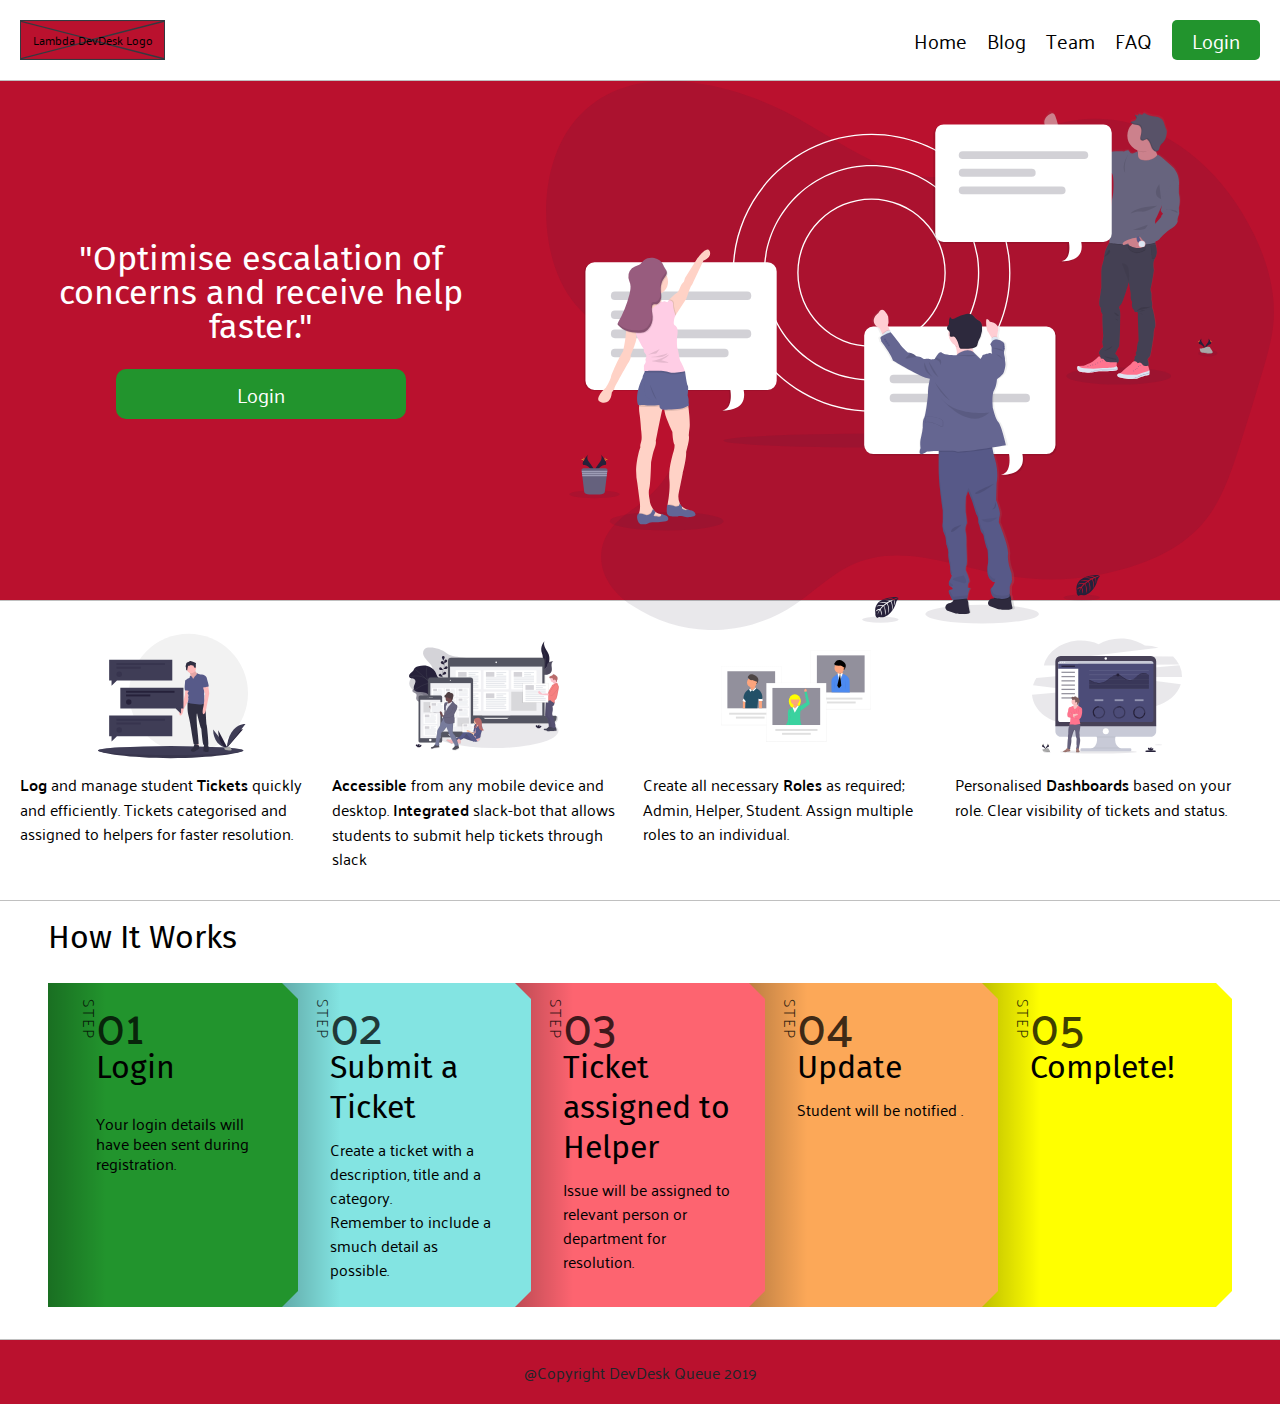
==== index.html @ d1d52114 "Hamburger Menu - Added" ====
<!DOCTYPE html>

<html lang="en">
	<head>
		<meta charset="utf-8" />
		<meta name="viewport" content="width=device-width, initial-scale=1" />
		<title>DevDesk Queue</title>
		<link rel="shortcut icon" type="image/png" href="/images/favicon.png" />

		<link
			href="https://fonts.googleapis.com/css?family=Fira+Sans|Kadwa|Palanquin&display=swap"
			rel="stylesheet"
		/>
		<link rel="stylesheet" href="https://cdnjs.cloudflare.com/ajax/libs/font-awesome/4.7.0/css/font-awesome.min.css">

		<link href="css/index.css" rel="stylesheet" />
	</head>

	<body>
		<div class="container home">
			<header>
				<div class="longer">
					<span>Lambda DevDesk Logo</span>
				</div>
				<nav class="topnav" id="myTopnav">
					<a href="/" class="first-anchor" >Home</a>
					<a href="/">Blog</a>
					<a href="team.html">Team</a>
					<a href="/">FAQ</a>
					<a href="#" class="btn">Login</a>
					<a href="javascript:void(0);" class="icon" onclick="myFunction()">
						<i class="fa fa-bars"></i>
				</a>
				</nav>
			</header>
			<section class="top-section">
				<div class="top-section-text">
					<h2>"Optimise escalation of concerns and receive help faster."</h2>
					<div class="btn">Login</div>
				</div>
				<div class="top-section-image"></div>
			</section>
			<section class="content-features">
				<div class="features">
					<!-- <h4>Feature 1</h4> -->
					<img src="/images/messages.svg" alt="" />
					<p>
						<span>Log</span> and manage student <span>Tickets</span> quickly and
						efficiently. Tickets categorised and assigned to helpers for faster
						resolution.
					</p>
				</div>
				<div class="features">
					<!-- <h4>Feature 2</h4> -->
					<img src="/images/access-everywhere.svg" alt="" />
					<p>
						<span>Accessible</span> from any mobile device and desktop.
						<span>Integrated</span> slack-bot that allows students to submit
						help tickets through slack
					</p>
				</div>
				<div class="features">
					<!-- <h4>Feature 3</h4> -->
					<img src="/images/roles.svg" alt="" />
					<p>
						Create all necessary <span>Roles</span> as required; Admin, Helper,
						Student. Assign multiple roles to an individual.
					</p>
				</div>
				<div class="features">
					<!-- <h4>Feature 4</h4> -->
					<img src="/images/dashboard.svg" alt="" />
					<p>
						Personalised <span>Dashboards</span> based on your role. Clear
						visibility of tickets and status.
					</p>
				</div>
			</section>

			<div id="wrapper">
				<div id="container">
					<h2>How It Works</h2>
					<ol class="process-chart">
						<li>
							<div>
								<h2>Login</h2>
								<ul>
									<li>
										Your login details will have been sent during registration.
									</li>
								</ul>
							</div>
						</li>
						<li>
							<div>
								<h2>Submit a Ticket</h2>
								<p>
									Create a ticket with a description, title and a category.<br />Remember
									to include a smuch detail as possible.
								</p>
							</div>
						</li>
						<li>
							<div>
								<h2>Ticket assigned to Helper</h2>
								<p>
									Issue will be assigned to relevant person or department for
									resolution.
								</p>
							</div>
						</li>
						<li>
							<div>
								<h2>Update</h2>
								<p>Student will be notified .</p>
							</div>
						</li>
						<li>
							<div>
								<h2>Complete!</h2>
							</div>
						</li>
					</ol>
				</div>
			</div>
			<div>
				<footer class="footer">
					<p>@Copyright DevDesk Queue 2019</p>
				</footer>
			</div>
		</div>
		<script>
			function myFunction() {
					var x = document.getElementById("myTopnav");
					if (x.className === "topnav") {
							x.className += " responsive";
					} else {
							x.className = "topnav";
					}
			}
			</script>

	</body>
</html>
---- css/index.css ----
/* http://meyerweb.com/eric/tools/css/reset/ 
   v2.0 | 20110126
   License: none (public domain)
*/
html,
body,
div,
span,
applet,
object,
iframe,
h1,
h2,
h3,
h4,
h5,
h6,
p,
blockquote,
pre,
a,
abbr,
acronym,
address,
big,
cite,
code,
del,
dfn,
em,
img,
ins,
kbd,
q,
s,
samp,
small,
strike,
strong,
sub,
sup,
tt,
var,
b,
u,
i,
center,
dl,
dt,
dd,
ol,
ul,
li,
fieldset,
form,
label,
legend,
table,
caption,
tbody,
tfoot,
thead,
tr,
th,
td,
article,
aside,
canvas,
details,
embed,
figure,
figcaption,
footer,
header,
hgroup,
menu,
nav,
output,
ruby,
section,
summary,
time,
mark,
audio,
video {
  margin: 0;
  padding: 0;
  border: 0;
  font-size: 100%;
  font: inherit;
  vertical-align: baseline;
}
/* HTML5 display-role reset for older browsers */
article,
aside,
details,
figcaption,
figure,
footer,
header,
hgroup,
menu,
nav,
section {
  display: block;
}
body {
  line-height: 1;
}
ol,
ul {
  list-style: none;
}
blockquote,
q {
  quotes: none;
}
blockquote:before,
blockquote:after,
q:before,
q:after {
  content: "";
  content: none;
}
table {
  border-collapse: collapse;
  border-spacing: 0;
}
header {
  padding: 20px;
  display: flex;
  flex-direction: row;
  justify-content: space-between;
  align-items: stretch;
  flex-wrap: nowrap;
  border-bottom: 1px solid #c0c0c0;
}
header nav {
  display: flex;
  flex-wrap: nowrap;
  align-items: center;
  overflow: hidden;
}
header nav a {
  margin-left: 20px;
  font-size: 2rem;
  color: black;
  text-decoration: none;
}
header nav .btn {
  background-color: #22942d;
  padding: 0.5em 1em;
  border-radius: 5px;
  font-size: 2rem;
  line-height: 1em;
  color: white;
}
header nav .btn:hover {
  background-color: #17621e;
}
@media (max-width: 650px) {
  header nav .btn {
    padding: 0.3em;
  }
}
header nav .first-anchor {
  margin-left: 0;
}
@media (max-width: 650px) {
  header nav .first-anchor {
    margin-left: 10px;
  }
}
header nav .icon {
  display: none;
}
@media (max-width: 650px) {
  header nav {
    width: 100%;
    justify-content: space-between;
    margin-top: 10px;
    margin-right: 0px;
    margin-left: 0;
    padding: 0 10px 0 0;
  }
}
@media (max-width: 650px) {
  header {
    flex-direction: column;
    padding: 15px 0;
    align-items: center;
  }
}
@media (max-width: 500px) {
  nav a:not(:first-child) {
    display: none;
  }
  nav a.icon {
    float: right;
    display: block;
  }
}
@media (max-width: 500px) {
  nav.responsive {
    position: relative;
  }
  nav.responsive .icon {
    position: absolute;
    right: 0;
    top: 0;
    padding: 0 10px 0 0;
  }
  nav.responsive {
    flex-direction: column;
    justify-content: flex-start;
    align-items: flex-start;
    margin-top: 10px;
    margin-right: 0px;
    margin-left: 0;
    padding: 0 10px 0 0;
  }
  nav.responsive a {
    float: none;
    display: block;
    text-align: left;
    padding-top: 8px;
    padding-bottom: 8px;
    margin-left: 10px;
  }
}
/* Simple and Responsive Process Chart
https://codepen.io/erinesullivan/pen/MvOdOE
*/
*,
:before,
:after {
  box-sizing: border-box;
}
#wrapper {
  margin-left: auto;
  margin-right: auto;
  max-width: 95%;
  font: 16px/1.25 "Palanquin", sans-serif;
}
#container {
  padding: 1em;
  width: 100%;
}
h1,
h2,
h3,
h4,
h5,
h6 {
  font-weight: 400;
}
ul,
ol {
  margin: 1em 0;
}
ol.process-chart {
  color: #000;
  counter-reset: item;
  display: flex;
  flex-wrap: wrap;
  list-style: none;
  margin: 0 0 0 1em;
  padding: 0;
}
ol.process-chart > li,
ol.process-chart > li > div {
  position: relative;
}
ol.process-chart > li {
  background: linear-gradient(to right, rgba(0, 0, 0, 0.25) 0%, transparent 25%);
  background-color: #fff;
  counter-increment: item;
  flex-basis: 0;
  flex-grow: 1;
  margin: 1em 1em 1em -1em;
  min-width: 11.25em;
  padding: 1em 1em 1em 2em;
}
ol.process-chart > li:before,
ol.process-chart > li > div:before {
  color: rgba(0, 0, 0, 0.75);
  font-family: "Palanquin", sans-serif;
  text-transform: uppercase;
}
ol.process-chart > li:before {
  content: "Step";
  display: inline-block;
  font-weight: 300;
  left: 2em;
  letter-spacing: 0.1em;
  position: absolute;
  top: 1em;
  transform: rotate(90deg);
  transform-origin: 25% 50%;
}
ol.process-chart > li:after {
  border-bottom: 1em solid transparent;
  border-left: 1em solid #fff;
  border-right: 0 solid transparent;
  border-top: 1em solid transparent;
  content: "";
  height: 100%;
  position: absolute;
  right: -1em;
  top: 0;
  width: 0;
  z-index: 1;
}
ol.process-chart > li > div {
  padding: 0 0 0 1em;
}
ol.process-chart > li > div:before {
  content: counter(item, decimal-leading-zero);
  font-size: 3em;
  font-weight: 500;
  line-height: 1;
}
/*** PRIMARY ***/
ol.process-chart > li:nth-of-type(6n + 1) {
  background-color: #22942d;
}
ol.process-chart > li:nth-of-type(6n + 1):after {
  border-left-color: #22942d;
}
/*** SECONDARY ***/
ol.process-chart > li:nth-of-type(6n + 2) {
  background-color: #83e4e2;
}
ol.process-chart > li:nth-of-type(6n + 2):after {
  border-left-color: #83e4e2;
}
/*** TERTIARY ***/
ol.process-chart > li:nth-of-type(6n + 3) {
  background-color: #fd6470;
}
ol.process-chart > li:nth-of-type(6n + 3):after {
  border-left-color: #fd6470;
}
/*** QUATERNARY ***/
ol.process-chart > li:nth-of-type(6n + 4) {
  background-color: #fca858;
}
ol.process-chart > li:nth-of-type(6n + 4):after {
  border-left-color: #fca858;
}
/*** QUINARY ***/
ol.process-chart > li:nth-of-type(6n + 5) {
  background-color: #ff0;
}
ol.process-chart > li:nth-of-type(6n + 5):after {
  border-left-color: #ff0;
}
/*** MEDIA QUERIES ***/
@media only screen and (max-width: 40em) {
  ol.process-chart {
    margin: 1em 0 0 0;
    padding: 1em 0 0 0;
  }
  ol.process-chart > li {
    background: linear-gradient(rgba(0, 0, 0, 0.25) 0%, transparent 25%);
    flex-basis: inherit;
    margin: -1em 0 1em 0;
    min-width: inherit;
    padding: 1em 1em 0 1em;
  }
  ol.process-chart > li:before {
    left: 1em;
    top: 2em;
  }
  ol.process-chart > li:after {
    border-bottom: 0 solid transparent;
    border-left: 1em solid transparent !important;
    border-right: 1em solid transparent;
    border-top: 1em solid #fff;
    bottom: -1em;
    height: 0;
    left: 0;
    right: inherit;
    top: inherit;
    width: 100%;
  }
  ol.process-chart > li > div {
    padding: 1em 1em 0 1em;
  }
  /*** PRIMARY ***/
  ol.process-chart > li:nth-of-type(6n + 1):after {
    border-top-color: #22942d;
  }
  /*** SECONDARY ***/
  ol.process-chart > li:nth-of-type(6n + 2):after {
    border-top-color: #83e4e2;
  }
  /*** TERTIARY ***/
  ol.process-chart > li:nth-of-type(6n + 3):after {
    border-top-color: #fd6470;
  }
  /*** QUATERNARY ***/
  ol.process-chart > li:nth-of-type(6n + 4):after {
    border-top-color: #fca858;
  }
  /*** QUINARY ***/
  ol.process-chart > li:nth-of-type(6n + 5):after {
    border-top-color: #ff0;
  }
}
.footer {
  width: 100%;
  border-top: 1px solid #c0c0c0;
  background: #ba112e;
}
.footer p {
  text-align: center;
  color: #212529;
  font-size: 1.6rem;
  padding: 20px;
}
* {
  box-sizing: border-box;
}
html {
  font-size: 62.5%;
}
html,
body {
  font-family: 'Palanquin', sans-serif;
}
h1 {
  font-family: 'Kadwa', serif;
}
h2,
h3,
h4,
h5 {
  font-family: 'Fira Sans', cursive;
}
h1 {
  font-size: 4rem;
}
h2 {
  font-size: 3.2rem;
  padding-bottom: 10px;
}
h4 {
  font-size: 2.5rem;
  padding-bottom: 10px;
}
p {
  line-height: 1.5;
  font-size: 1.6rem;
  padding-bottom: 10px;
}
img {
  max-width: 100%;
  height: auto;
}
.container {
  width: 100%;
  margin: 0 auto;
  padding: 0;
}
.home .top-section {
  border-bottom: 1px solid #c0c0c0;
  padding-bottom: 20px;
  width: 100%;
  height: 520px;
  background-color: #ba112e;
  display: flex;
  flex-direction: row;
  flex-wrap: nowrap;
  justify-content: space-between;
  align-items: center;
}
.home .top-section .top-section-text {
  width: calc(40% - 10px);
  padding-left: 20px;
}
.home .top-section .top-section-text h2 {
  font-size: 3.4rem;
  color: white;
  font-style: normal;
  text-align: center;
}
@media (max-width: 650px) {
  .home .top-section .top-section-text h2 {
    font-size: 3rem;
    padding: 0px 10px 0 10px;
    font-style: normal;
  }
}
@media (max-width: 650px) {
  .home .top-section .top-section-text {
    width: 100%;
    padding: 0;
  }
}
.home .top-section .top-section-text .btn {
  display: block;
  margin-top: 15px;
  margin-left: auto;
  margin-right: auto;
  text-align: center;
  padding: 0.25em;
  width: 60%;
  border-radius: 10px;
  border: none;
  font-size: 2rem;
  line-height: 2em;
  background-color: #22942d;
  color: white;
  cursor: pointer;
}
.home .top-section .top-section-text .btn:hover {
  background-color: #17621e;
}
@media (max-width: 650px) {
  .home .top-section .top-section-text .btn {
    width: 60%;
  }
}
@media (max-width: 500px) {
  .home .top-section .top-section-text .btn {
    width: 90%;
  }
}
.home .top-section .top-section-image {
  background-image: url(/images/header.svg);
  background-repeat: no-repeat;
  background-size: contain;
  background-position: 80% 50%;
  width: calc(60% - 10px);
  height: 110%;
  align-self: baseline;
}
@media (max-width: 650px) {
  .home .top-section .top-section-image {
    width: 70%;
    margin: 0 auto;
    padding: 0;
  }
}
.home .top-section .top-section-image2 {
  background-image: url(/images/team.svg);
  background-repeat: no-repeat;
  background-size: contain;
  background-position: 80% 50%;
  width: calc(60% - 10px);
  height: 110%;
  align-self: baseline;
}
@media (max-width: 650px) {
  .home .top-section .top-section-image2 {
    width: 70%;
    margin: 0 auto;
    padding: 0;
  }
}
@media (max-width: 650px) {
  .home .top-section {
    flex-direction: column;
    flex-wrap: nowrap;
    flex-flow: column-reverse;
    justify-content: center;
    width: 100%;
  }
}
.home .content-how {
  width: 100%;
  margin: 0 auto 30px;
  border-top: 1px solid #c0c0c0;
  text-align: center;
  padding-top: 15px;
}
.home .content-how img {
  border-radius: 10px;
}
@media (max-width: 650px) {
  .home .content-how {
    width: 100%;
  }
}
.home .content-how p {
  padding: 10px 0 10px 0;
}
.home .content-features {
  padding: 20px;
  display: flex;
  justify-content: space-between;
  flex-direction: row;
  border-bottom: 1px solid #c0c0c0;
}
.home .content-features .features {
  width: calc(25% - 5px);
  text-align: center;
}
.home .content-features .features img {
  width: 150px;
  height: 150px;
}
.home .content-features .features p {
  text-align: left;
}
.home .content-features .features p span {
  font-weight: 600;
}
@media (max-width: 650px) {
  .home .content-features .features {
    width: calc(50% - 5px);
  }
}
@media (max-width: 500px) {
  .home .content-features .features {
    width: 100%;
  }
}
@media (max-width: 650px) {
  .home .content-features {
    padding: 5px;
    flex-wrap: wrap;
  }
}
@media (max-width: 500px) {
  .home .content-features {
    width: 100%;
    flex-direction: column;
    padding: 5px 10px;
  }
}
.home .content-teams {
  margin-top: 15px;
  /* Three columns side by side */
  /* Display the columns below each other instead of side by side on small screens */
  /* Add some shadows to create a card effect */
  /* Some left and right padding inside the container */
  /* Clear floats */
}
.home .content-teams .column {
  float: left;
  width: 33.3%;
  margin-bottom: 16px;
  padding: 0 8px;
}
@media screen and (max-width: 650px) {
  .home .content-teams .column {
    width: 100%;
    display: block;
  }
}
.home .content-teams .card {
  box-shadow: 0 4px 8px 0 rgba(0, 0, 0, 0.2);
}
.home .content-teams .container {
  padding: 0 20px;
}
.home .content-teams .container::after,
.home .content-teams .row::after {
  content: "";
  clear: both;
  display: table;
}
.home .content-teams .title {
  color: grey;
}
.home .content-teams .button {
  border: none;
  outline: 0;
  display: inline-block;
  padding: 8px;
  color: white;
  background-color: #22942d;
  text-align: center;
  cursor: pointer;
  width: 100%;
}
.home .content-teams .button:hover {
  background-color: #17621e;
}
.home .longer {
  position: relative;
  background: #343a40;
  z-index: 1;
  width: 145px;
  text-align: center;
  height: 40px;
}
.home .longer span {
  box-shadow: 0 0 2px 0 #343a40 inset;
  position: relative;
  height: 40px;
  width: 145px;
  display: block;
  font-size: 12px;
  color: #000;
  line-height: 40px;
  text-align: center;
  z-index: 2;
}
.home .longer span:after {
  position: absolute;
  top: 2px;
  left: 1px;
  content: " ";
  width: 0;
  height: 0;
  border-top: 18px solid transparent;
  border-bottom: 18px solid transparent;
  border-left: 70.5px solid #ba112e;
  z-index: -1;
}
.home .longer span:before {
  position: absolute;
  top: 2px;
  right: 1px;
  content: " ";
  width: 0;
  height: 0;
  border-top: 18px solid transparent;
  border-bottom: 18px solid transparent;
  border-right: 70.5px solid #ba112e;
  z-index: -1;
}
.home .longer:after {
  position: absolute;
  top: 1px;
  left: 2px;
  content: " ";
  width: 0;
  height: 0;
  border-left: 70.5px solid transparent;
  border-right: 70.5px solid transparent;
  border-top: 18px solid #ba112e;
  z-index: -1;
}
.home .longer:before {
  position: absolute;
  left: 2px;
  bottom: 1px;
  content: " ";
  width: 0;
  height: 0;
  border-left: 70.5px solid transparent;
  border-right: 70.5px solid transparent;
  border-bottom: 18px solid #ba112e;
  z-index: -1;
}
@media (max-width: 500px) {
  .home .longer {
    display: none;
  }
}
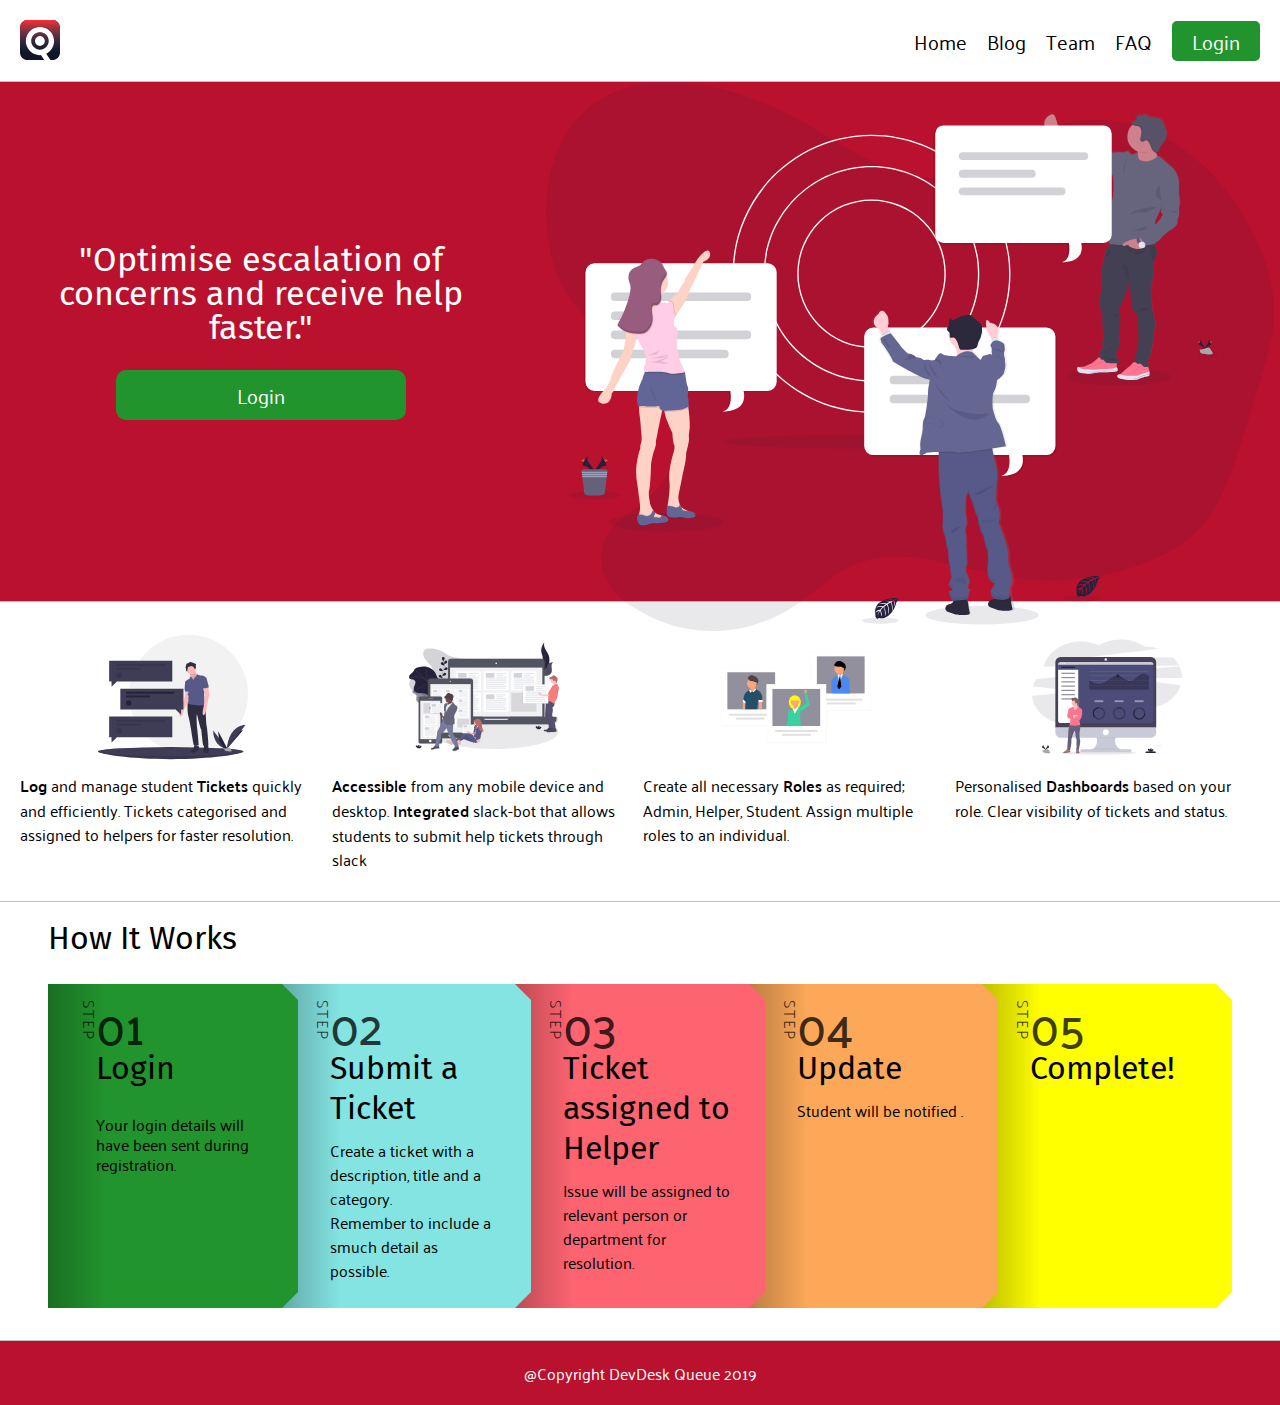
==== commit 67ee63f7: "Logo Changed" ====
--- a/index.html
+++ b/index.html
@@ -5,13 +5,16 @@
 		<meta charset="utf-8" />
 		<meta name="viewport" content="width=device-width, initial-scale=1" />
 		<title>DevDesk Queue</title>
-		<link rel="shortcut icon" type="image/png" href="/images/favicon.png" />
+		<link rel="shortcut icon" type="image/png" href="/images/favicon.svg" />
 
 		<link
 			href="https://fonts.googleapis.com/css?family=Fira+Sans|Kadwa|Palanquin&display=swap"
 			rel="stylesheet"
 		/>
-		<link rel="stylesheet" href="https://cdnjs.cloudflare.com/ajax/libs/font-awesome/4.7.0/css/font-awesome.min.css">
+		<link
+			rel="stylesheet"
+			href="https://cdnjs.cloudflare.com/ajax/libs/font-awesome/4.7.0/css/font-awesome.min.css"
+		/>
 
 		<link href="css/index.css" rel="stylesheet" />
 	</head>
@@ -20,10 +23,11 @@
 		<div class="container home">
 			<header>
 				<div class="longer">
-					<span>Lambda DevDesk Logo</span>
+					<!-- <span>Lambda DevDesk Logo</span> -->
+					<a href="/"><img src="/images/favicon.svg" alt="DevDesk Queue"></a>
 				</div>
 				<nav class="topnav" id="myTopnav">
-					<a href="/" class="first-anchor" >Home</a>
+					<a href="/" class="first-anchor">Home</a>
 					<a href="/">Blog</a>
 					<a href="team.html">Team</a>
 					<a href="/">FAQ</a>
--- a/css/index.css
+++ b/css/index.css
@@ -415,7 +415,7 @@
 }
 .footer p {
   text-align: center;
-  color: #212529;
+  color: white;
   font-size: 1.6rem;
   padding: 20px;
 }
@@ -631,13 +631,17 @@
   }
 }
 .home .content-teams {
-  margin-top: 15px;
+  margin-top: 33px;
   /* Three columns side by side */
   /* Display the columns below each other instead of side by side on small screens */
   /* Add some shadows to create a card effect */
   /* Some left and right padding inside the container */
   /* Clear floats */
 }
+.home .content-teams .row {
+  display: flex;
+  align-items: stretch;
+}
 .home .content-teams .column {
   float: left;
   width: 33.3%;
@@ -645,6 +649,9 @@
   padding: 0 8px;
 }
 @media screen and (max-width: 650px) {
+  .home .content-teams .row {
+    flex-direction: column;
+  }
   .home .content-teams .column {
     width: 100%;
     display: block;
@@ -652,6 +659,7 @@
 }
 .home .content-teams .card {
   box-shadow: 0 4px 8px 0 rgba(0, 0, 0, 0.2);
+  height: 100%;
 }
 .home .content-teams .container {
   padding: 0 20px;
@@ -679,73 +687,8 @@
 .home .content-teams .button:hover {
   background-color: #17621e;
 }
-.home .longer {
-  position: relative;
-  background: #343a40;
-  z-index: 1;
-  width: 145px;
-  text-align: center;
+.home .longer img {
   height: 40px;
-}
-.home .longer span {
-  box-shadow: 0 0 2px 0 #343a40 inset;
-  position: relative;
-  height: 40px;
-  width: 145px;
-  display: block;
-  font-size: 12px;
-  color: #000;
-  line-height: 40px;
-  text-align: center;
-  z-index: 2;
-}
-.home .longer span:after {
-  position: absolute;
-  top: 2px;
-  left: 1px;
-  content: " ";
-  width: 0;
-  height: 0;
-  border-top: 18px solid transparent;
-  border-bottom: 18px solid transparent;
-  border-left: 70.5px solid #ba112e;
-  z-index: -1;
-}
-.home .longer span:before {
-  position: absolute;
-  top: 2px;
-  right: 1px;
-  content: " ";
-  width: 0;
-  height: 0;
-  border-top: 18px solid transparent;
-  border-bottom: 18px solid transparent;
-  border-right: 70.5px solid #ba112e;
-  z-index: -1;
-}
-.home .longer:after {
-  position: absolute;
-  top: 1px;
-  left: 2px;
-  content: " ";
-  width: 0;
-  height: 0;
-  border-left: 70.5px solid transparent;
-  border-right: 70.5px solid transparent;
-  border-top: 18px solid #ba112e;
-  z-index: -1;
-}
-.home .longer:before {
-  position: absolute;
-  left: 2px;
-  bottom: 1px;
-  content: " ";
-  width: 0;
-  height: 0;
-  border-left: 70.5px solid transparent;
-  border-right: 70.5px solid transparent;
-  border-bottom: 18px solid #ba112e;
-  z-index: -1;
 }
 @media (max-width: 500px) {
   .home .longer {
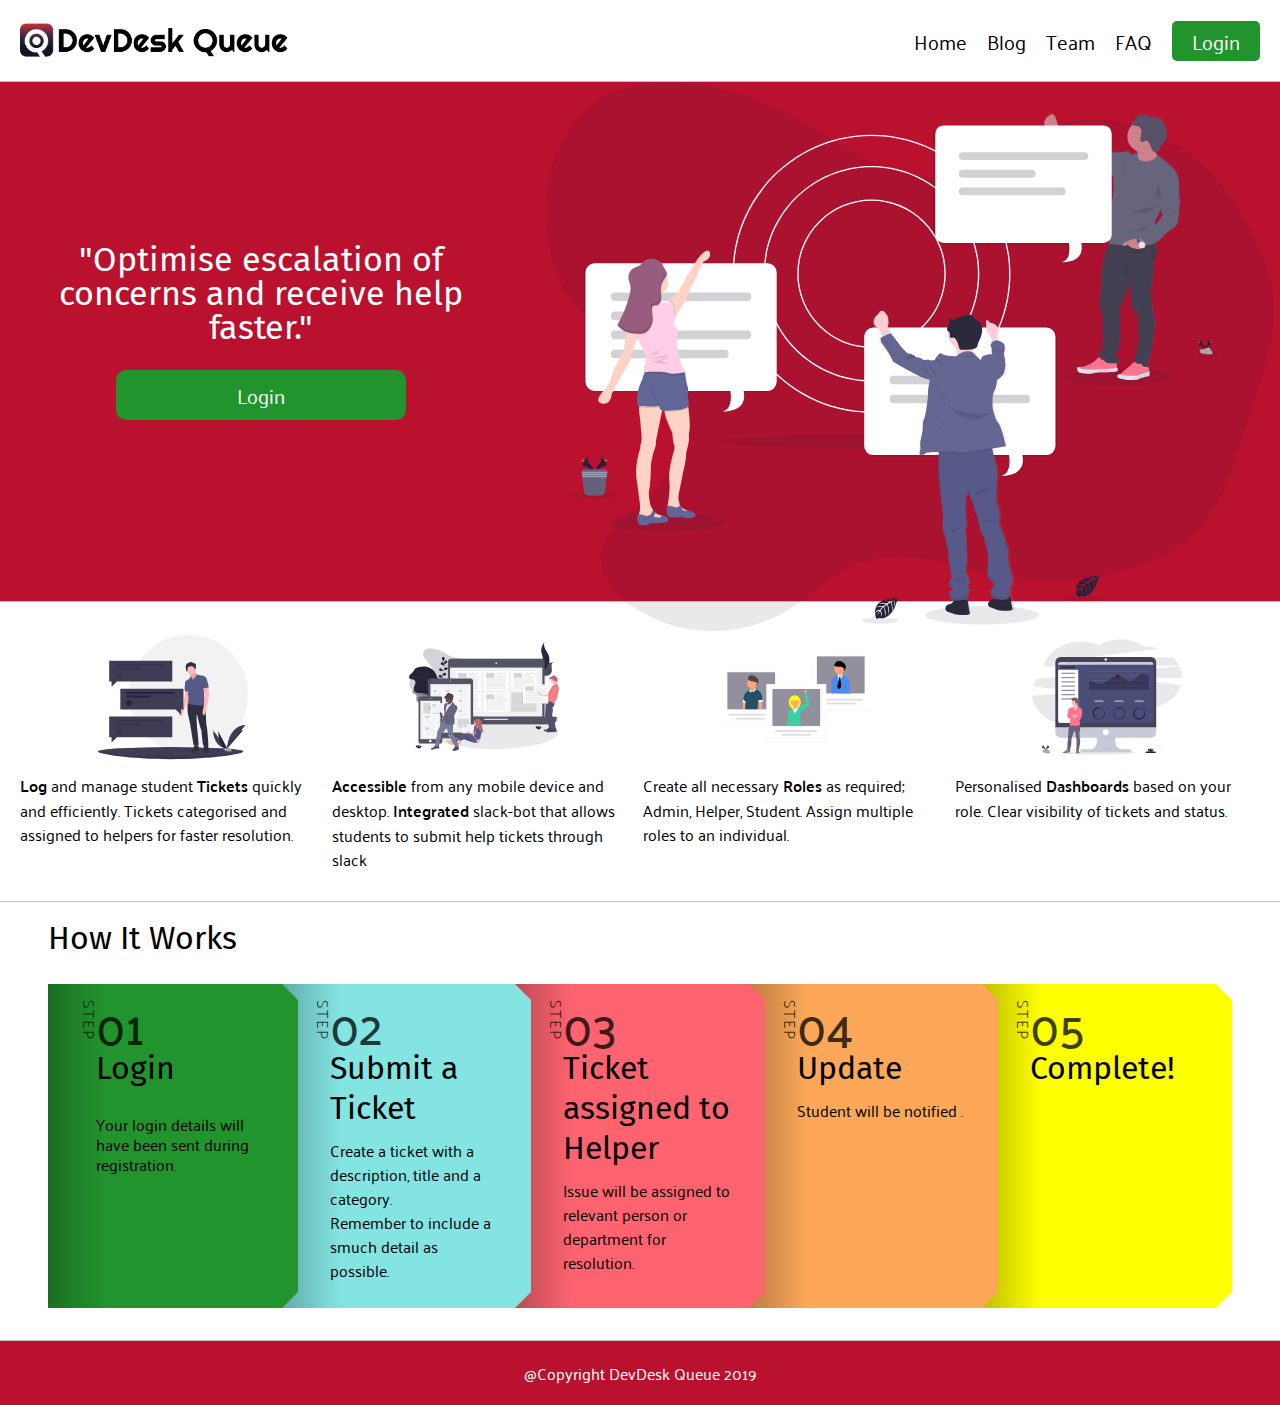
==== commit 4a78d156: "Logo, README Updated" ====
--- a/index.html
+++ b/index.html
@@ -5,7 +5,7 @@
 		<meta charset="utf-8" />
 		<meta name="viewport" content="width=device-width, initial-scale=1" />
 		<title>DevDesk Queue</title>
-		<link rel="shortcut icon" type="image/png" href="/images/favicon.svg" />
+		<link rel="icon" href="/images/favicon.svg" />
 
 		<link
 			href="https://fonts.googleapis.com/css?family=Fira+Sans|Kadwa|Palanquin&display=swap"
@@ -24,7 +24,7 @@
 			<header>
 				<div class="longer">
 					<!-- <span>Lambda DevDesk Logo</span> -->
-					<a href="/"><img src="/images/favicon.svg" alt="DevDesk Queue"></a>
+					<a href="/"><img src="/images/logo.png" alt="DevDesk Queue"></a>
 				</div>
 				<nav class="topnav" id="myTopnav">
 					<a href="/" class="first-anchor">Home</a>
--- a/css/index.css
+++ b/css/index.css
@@ -687,6 +687,9 @@
 .home .content-teams .button:hover {
   background-color: #17621e;
 }
+.home .longer {
+  margin-right: 5px;
+}
 .home .longer img {
   height: 40px;
 }
